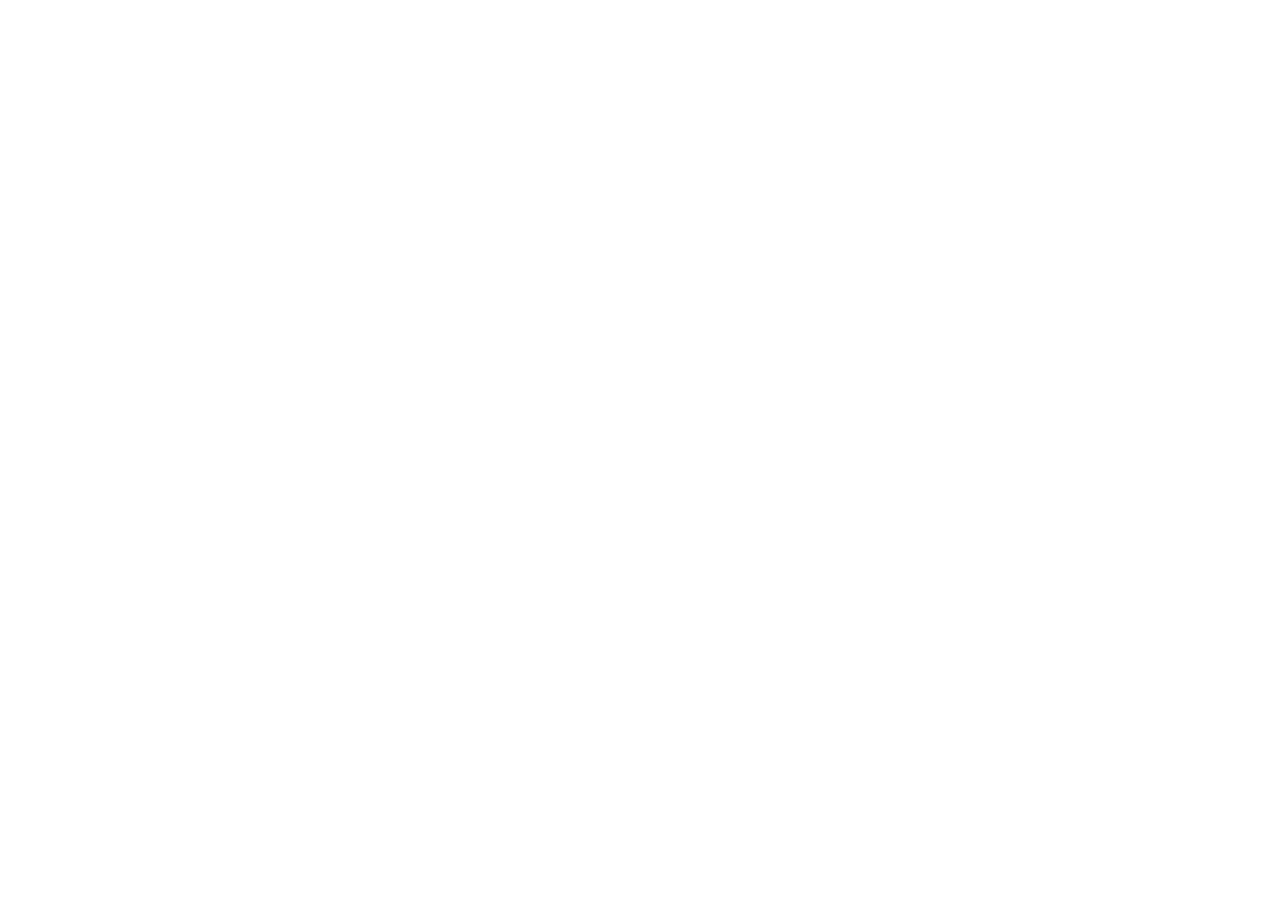
==== projecten.html @ 30816a1e "Update 6" ====
<!DOCTYPE html>
<html lang="en">
<head>
    <meta charset="UTF-8">
    <meta name="viewport" content="width=device-width, initial-scale=1.0">
    <title>Document</title>
</head>
<body>
    
</body>
</html>
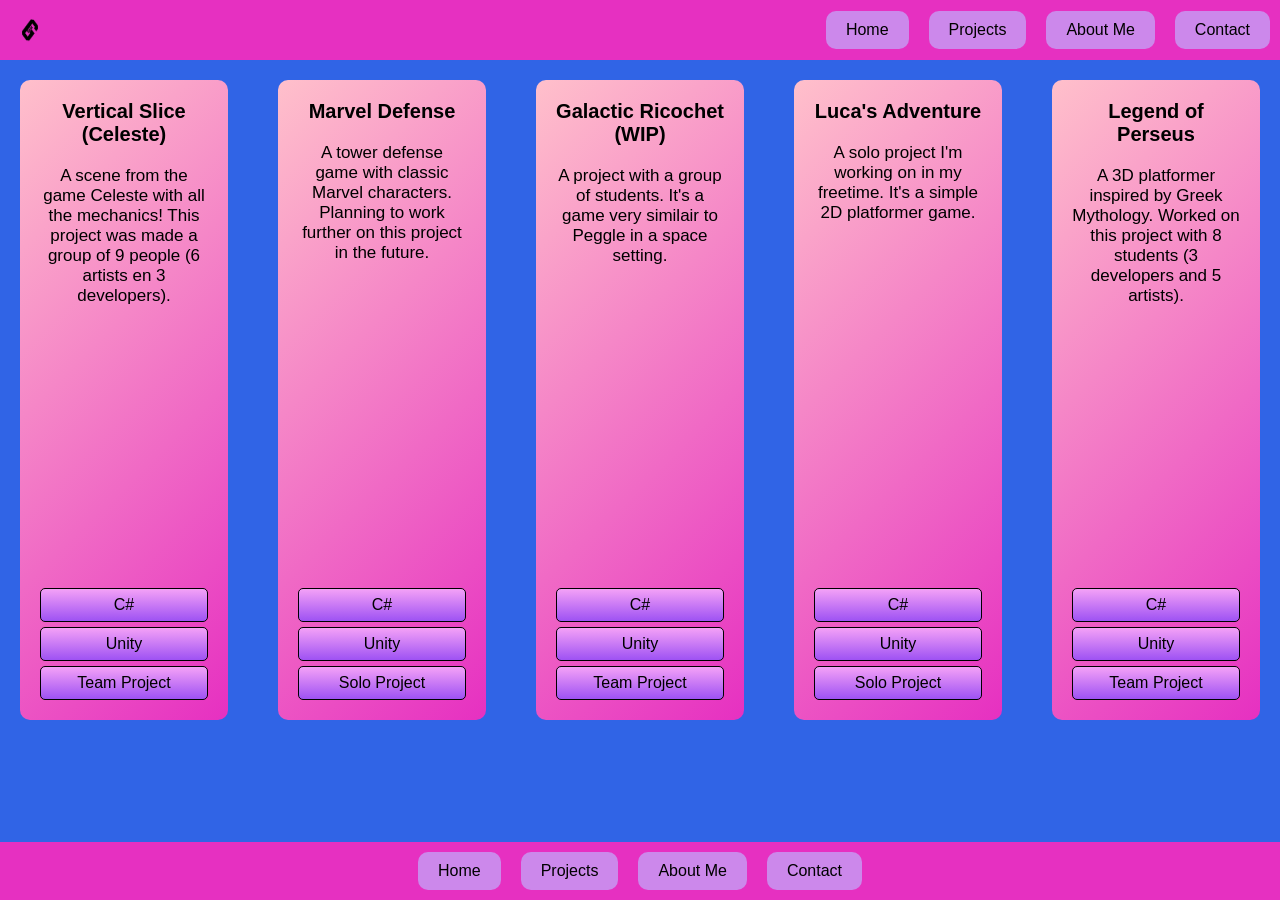
==== commit e526d344: "Update 7" ====
--- a/projecten.html
+++ b/projecten.html
@@ -3,9 +3,84 @@
 <head>
     <meta charset="UTF-8">
     <meta name="viewport" content="width=device-width, initial-scale=1.0">
-    <title>Document</title>
+    <title>Projecten</title>
+    <link rel="stylesheet" href="projecten-style.css">
 </head>
 <body>
-    
+    <nav class="navbar">
+        <img src="LogoNew.png" alt="">
+        <ul class="list">
+        <li class="list-item"><a href="index.html">Home</a></li>
+        <li class="list-item"><a href="projecten.html">Projects</a></li>
+        <li class="list-item"><a href="about-me.html">About Me</a></li>
+        <li class="list-item"><a href="contact.html">Contact</a></li>    
+        </ul>
+    </nav>
+   <main class="cards-container">
+    <div class="project-card">
+        <h2 class="project-card-title">Vertical Slice (Celeste)</h2>
+        <img class="card-img" src="https://encrypted-tbn0.gstatic.com/images?q=tbn:ANd9GcQR1QbExcHo0BgjYCZQY7x1RdfpFva-lgW98A&s" alt="">
+        <p class="project-card-text">A scene from the game Celeste with all the mechanics! This project was made a group of 9 people (6 artists en 3 developers).</p>
+        <ul class="card-list">
+            <li class="card-list-item">C#</li>
+            <li class="card-list-item">Unity</li>
+            <li class="card-list-item">Team Project</li>
+        </ul>
+    </div>
+
+    <div class="project-card">
+        <h2 class="project-card-title">Marvel Defense</h2>
+        <img class="card-img" src="https://i.pinimg.com/736x/9b/90/36/9b9036d2f890c6912cfd2fa78180d76a.jpg" alt="">
+        <p class="project-card-text">A tower defense game with classic Marvel characters. Planning to work further on this project in the future.</p>
+        <ul class="card-list">
+            <li class="card-list-item">C#</li>
+            <li class="card-list-item">Unity</li>
+            <li class="card-list-item">Solo Project</li>
+        </ul>
+    </div>
+
+    <div class="project-card">
+        <h2 class="project-card-title">Galactic Ricochet (WIP)</h2>
+        <img class="card-img" src="https://i.pinimg.com/736x/2c/a4/e5/2ca4e5f2d831ad467a5301907b21b04a.jpg" alt="">
+        <p class="project-card-text">A project with a group of students. It's a game very similair to Peggle in a space setting.</p>
+        <ul class="card-list">
+            <li class="card-list-item">C#</li>
+            <li class="card-list-item">Unity</li>
+            <li class="card-list-item">Team Project</li>
+        </ul>
+    </div>
+
+    <div class="project-card">
+        <h2 class="project-card-title">Luca's Adventure</h2>
+        <img class="card-img" src="https://i.pinimg.com/736x/10/bb/89/10bb8944745bb659aeb3a4a7533ec5ab.jpg" alt="">
+        <p class="project-card-text">A solo project I'm working on in my freetime. It's a simple 2D platformer game.</p>
+        <ul class="card-list">
+            <li class="card-list-item">C#</li>
+            <li class="card-list-item">Unity</li>
+            <li class="card-list-item">Solo Project</li>
+        </ul>
+    </div>
+
+    <div class="project-card">
+        <h2 class="project-card-title">Legend of Perseus</h2>
+        <img class="card-img" src="https://i.pinimg.com/736x/2a/0d/9d/2a0d9df0e283ab447ad09d6673b4dc5a.jpg" alt="">
+        <p class="project-card-text">A 3D platformer inspired by Greek Mythology. Worked on this project with 8 students (3 developers and 5 artists).</p>
+        <ul class="card-list">
+            <li class="card-list-item">C#</li>
+            <li class="card-list-item">Unity</li>
+            <li class="card-list-item">Team Project</li>
+        </ul>
+    </div>
+
+    </main>
+
+    <footer class="footer">
+        <ul class="footer-list">
+            <li class="footer-item"><a href="index.html">Home</a></li>
+            <li class="footer-item"><a href="projecten.html">Projects</a></li>
+            <li class="footer-item"><a href="about-me.html">About Me</a></li>
+            <li class="footer-item"><a href="contact.html">Contact</a></li>
+        </ul>
+    </footer>
 </body>
 </html>
--- a/projecten-style.css
+++ b/projecten-style.css
@@ -0,0 +1,139 @@
+* {
+            margin: 0;
+            padding: 0;
+            
+        }
+
+        html, body {
+            height: 100%;
+        }
+
+        body {
+            background-color: #3064E6;
+            font-family: Arial, sans-serif;
+            display: flex;
+            flex-direction: column;
+        }
+
+        main {
+            flex: 1;
+        }
+
+        /* NAVBAR */
+        nav {
+            display: flex;
+            justify-content: flex-end;
+            align-items: center;
+            background-color: #E630C1;
+            padding: 10px;
+        }
+
+        nav img {
+            width: 40px;
+            height: 40px;
+            margin-right: auto;
+        }
+
+        .list {
+            display: flex;
+            list-style: none;
+            gap: 20px;
+        }
+
+        /* BUTTONS (NAV + FOOTER) */
+        .list a,
+        .footer-list a {
+            display: block;
+            padding: 10px 20px;
+            background-color: #CC88EB;
+            border-radius: 10px;
+            text-decoration: none;
+            color: black;
+            transition: 0.3s ease;
+        }
+
+        .list a:hover,
+        .footer-list a:hover {
+            transform: scale(1.2);
+            background-color: #b46be0;
+        }
+
+        /* FOOTER */
+        .footer {
+            display: flex;
+            justify-content: center;
+            align-items: center;
+            background-color: #E630C1;
+            padding: 10px;
+            margin-top: 40px;
+        }
+
+        .footer-list {
+            display: flex;
+            list-style: none;
+            gap: 20px;
+        }
+
+        /* CARDS (unchanged but cleaner) */
+        .cards-container {
+            display: flex;
+            gap: 50px;
+            padding: 20px;
+        }
+
+        .project-card {
+            width: 300px;
+            height: 600px;
+            background: linear-gradient(135deg, pink, #E630C1);
+            padding: 20px;
+            border-radius: 10px;
+            display: flex;
+            flex-direction: column;
+        }
+
+        .project-card-title {
+            font-size: 20px;
+            text-align: center;
+            margin-bottom: 10px;
+        }
+
+        .card-img {
+            width: 100%;
+            border-radius: 10px;
+            filter: grayscale(100%);
+            transition: 0.35s;
+        }
+
+        .card-img:hover {
+            transform: scale(1.05);
+            filter: grayscale(0%);
+        }
+
+        .project-card-text {
+            font-size: 17px;
+            text-align: center;
+            margin: 10px 0;
+        }
+
+        .card-list {
+            list-style: none;
+            margin-top: auto;
+            display: flex;
+            flex-direction: column;
+            gap: 5px;
+        }
+
+        .card-list-item {
+            background: linear-gradient(180deg, #f4a1f7, #9e52f3);
+            padding: 7px;
+            border-radius: 5px;
+            border: 1.8px solid black;
+            text-align: center;
+            transition: all 0.4s ease;
+        }
+
+        .card-list-item:hover {
+            color: white;
+            background: black;
+            cursor: default;
+        }
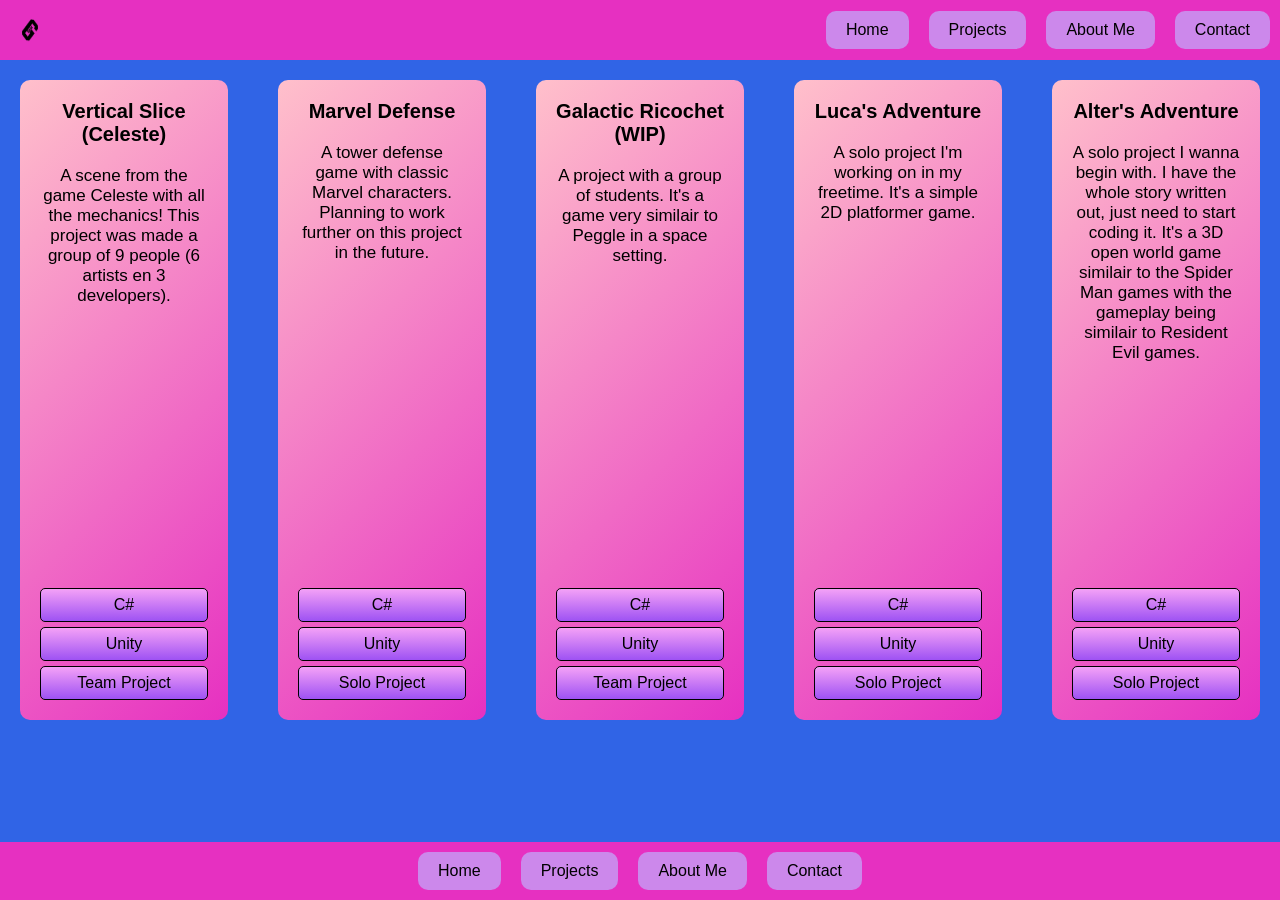
==== commit a8ff06a0: "Update 8" ====
--- a/projecten.html
+++ b/projecten.html
@@ -62,13 +62,13 @@
     </div>
 
     <div class="project-card">
-        <h2 class="project-card-title">Legend of Perseus</h2>
+        <h2 class="project-card-title">Alter's Adventure</h2>
         <img class="card-img" src="https://i.pinimg.com/736x/2a/0d/9d/2a0d9df0e283ab447ad09d6673b4dc5a.jpg" alt="">
-        <p class="project-card-text">A 3D platformer inspired by Greek Mythology. Worked on this project with 8 students (3 developers and 5 artists).</p>
+        <p class="project-card-text">A solo project I wanna begin with. I have the whole story written out, just need to start coding it. It's a 3D open world game similair to the Spider Man games with the gameplay being similair to Resident Evil games. </p>
         <ul class="card-list">
             <li class="card-list-item">C#</li>
             <li class="card-list-item">Unity</li>
-            <li class="card-list-item">Team Project</li>
+            <li class="card-list-item">Solo Project</li>
         </ul>
     </div>
 
--- a/projecten-style.css
+++ b/projecten-style.css
@@ -19,7 +19,7 @@
             flex: 1;
         }
 
-        /* NAVBAR */
+        
         nav {
             display: flex;
             justify-content: flex-end;
@@ -40,7 +40,7 @@
             gap: 20px;
         }
 
-        /* BUTTONS (NAV + FOOTER) */
+        
         .list a,
         .footer-list a {
             display: block;
@@ -58,7 +58,7 @@
             background-color: #b46be0;
         }
 
-        /* FOOTER */
+        
         .footer {
             display: flex;
             justify-content: center;
@@ -74,7 +74,7 @@
             gap: 20px;
         }
 
-        /* CARDS (unchanged but cleaner) */
+        
         .cards-container {
             display: flex;
             gap: 50px;
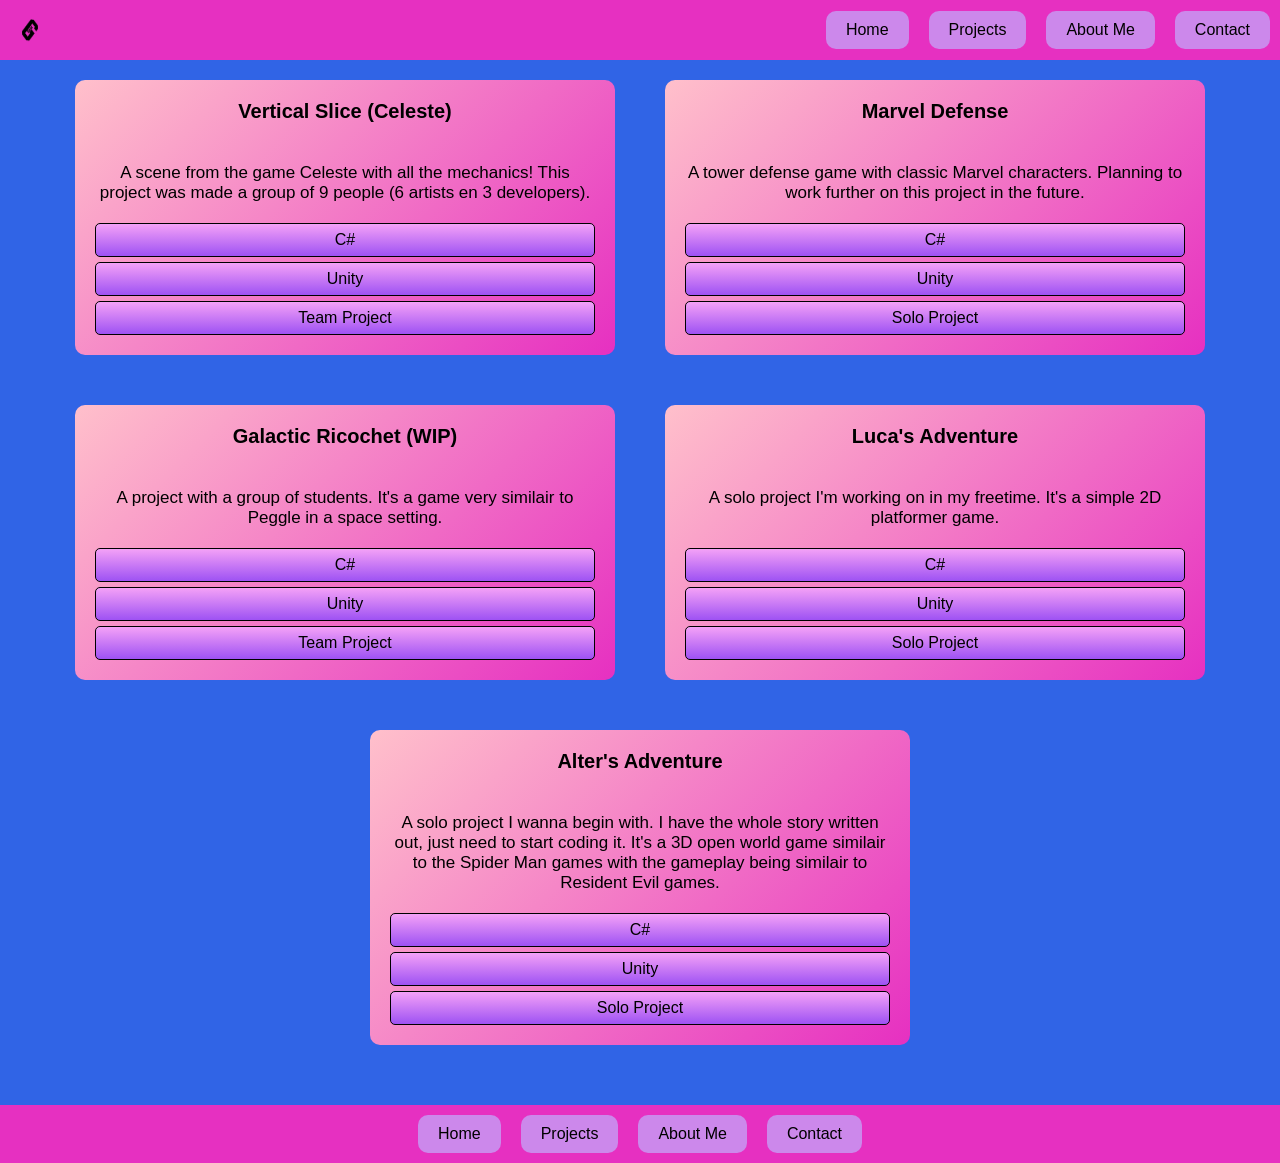
==== commit 8711b1cb: "Update11" ====
--- a/projecten.html
+++ b/projecten.html
@@ -61,7 +61,7 @@
         </ul>
     </div>
 
-    <div class="project-card">
+    <div class="project-card" id="alter-card">
         <h2 class="project-card-title">Alter's Adventure</h2>
         <img class="card-img" src="https://i.pinimg.com/736x/2a/0d/9d/2a0d9df0e283ab447ad09d6673b4dc5a.jpg" alt="">
         <p class="project-card-text">A solo project I wanna begin with. I have the whole story written out, just need to start coding it. It's a 3D open world game similair to the Spider Man games with the gameplay being similair to Resident Evil games. </p>
@@ -82,5 +82,16 @@
             <li class="footer-item"><a href="contact.html">Contact</a></li>
         </ul>
     </footer>
+
+    <script src="scroll-reveal.js"></script>
+
+    <div class="modal" aria-hidden="true">
+        <div class="modal-content">
+            <button class="close-button" type="button" aria-label="Close modal">Close</button>
+            <h2>Alter's Adventure</h2>
+            <img src="https://i.pinimg.com/736x/2a/0d/9d/2a0d9df0e283ab447ad09d6673b4dc5a.jpg" alt="Project Image">
+            <p>Detailed description of the project goes here. It can include information about the development process, challenges faced, and future plans for the project.</p>
+        </div>
+    </div>
 </body>
 </html>
--- a/projecten-style.css
+++ b/projecten-style.css
@@ -79,16 +79,29 @@
             display: flex;
             gap: 50px;
             padding: 20px;
+            flex-wrap: wrap;
+            justify-content: center;
         }
 
         .project-card {
-            width: 300px;
-            height: 600px;
+            width: 500px;
+            height: auto;
             background: linear-gradient(135deg, pink, #E630C1);
             padding: 20px;
             border-radius: 10px;
             display: flex;
             flex-direction: column;
+            flex-shrink: 0;
+        }
+
+        #alter-card {
+            box-shadow: 0 0 0 rgba(0, 0, 0, 0);
+            transition: box-shadow 0.3s ease;
+            cursor: pointer;
+        }
+
+        #alter-card:hover {
+            box-shadow: 0 6px 14px rgba(0, 0, 0, 0.30);
         }
 
         .project-card-title {
@@ -102,6 +115,8 @@
             border-radius: 10px;
             filter: grayscale(100%);
             transition: 0.35s;
+            margin-top: 10px;
+            margin-bottom: 10px;
         }
 
         .card-img:hover {
@@ -112,7 +127,7 @@
         .project-card-text {
             font-size: 17px;
             text-align: center;
-            margin: 10px 0;
+            margin: 10px 0 20px 0;
         }
 
         .card-list {
@@ -136,4 +151,131 @@
             color: white;
             background: black;
             cursor: default;
+        }
+
+        .reveal-on-scroll {
+            opacity: 0;
+            transform: translateY(24px);
+            transition: opacity 0.65s ease, transform 0.65s ease;
+        }
+
+        .reveal-on-scroll.reveal-visible {
+            opacity: 1;
+            transform: translateY(0);
+        }
+
+        @media (prefers-reduced-motion: reduce) {
+            .reveal-on-scroll {
+                opacity: 1;
+                transform: none;
+                transition: none;
+            }
+        }
+
+        .modal {
+            position: fixed;
+            inset: 0;
+            display: none;
+            align-items: center;
+            justify-content: center;
+            padding: 24px;
+            background: rgba(0, 0, 0, 0.45);
+            z-index: 1000;
+        }
+
+        .modal-content {
+            width: 800px;
+            max-width: 90vw;
+            max-height: 85vh;
+            background: linear-gradient(135deg, pink, #E630C1);
+            padding: 20px;
+            border: 3px solid black;
+            border-radius: 12px;
+            overflow-y: auto;
+            display: flex;
+            flex-direction: column;
+            gap: 20px;
+        }
+
+        .modal.is-open {
+            animation: modalBackdropFade 0.25s ease forwards;
+        }
+
+        .modal.is-open .modal-content {
+            animation: modalContentIn 0.3s ease forwards;
+        }
+
+        .modal.is-closing {
+            animation: modalBackdropFadeOut 0.2s ease forwards;
+            pointer-events: none;
+        }
+
+        .modal.is-closing .modal-content {
+            animation: modalContentOut 0.2s ease forwards;
+        }
+
+        .modal-content h2 {
+            margin-top: 10px;
+        }
+
+        .modal-content img {
+            width: 100%;
+            height: auto;
+            max-height: none;
+            object-fit: contain;
+            border-radius: 10px;
+        }
+
+        .modal-content p {
+            line-height: 1.6;
+        }
+
+        .close-button {
+            align-self: flex-start;
+            padding: 8px 14px;
+            border: 2px solid black;
+            border-radius: 8px;
+            background-color: #fff;
+            font-weight: bold;
+            cursor: pointer;
+        }
+
+        @keyframes modalBackdropFade {
+            from {
+                opacity: 0;
+            }
+            to {
+                opacity: 1;
+            }
+        }
+
+        @keyframes modalContentIn {
+            from {
+                opacity: 0;
+                transform: translateY(12px) scale(0.98);
+            }
+            to {
+                opacity: 1;
+                transform: translateY(0) scale(1);
+            }
+        }
+
+        @keyframes modalBackdropFadeOut {
+            from {
+                opacity: 1;
+            }
+            to {
+                opacity: 0;
+            }
+        }
+
+        @keyframes modalContentOut {
+            from {
+                opacity: 1;
+                transform: translateY(0) scale(1);
+            }
+            to {
+                opacity: 0;
+                transform: translateY(12px) scale(0.98);
+            }
         }
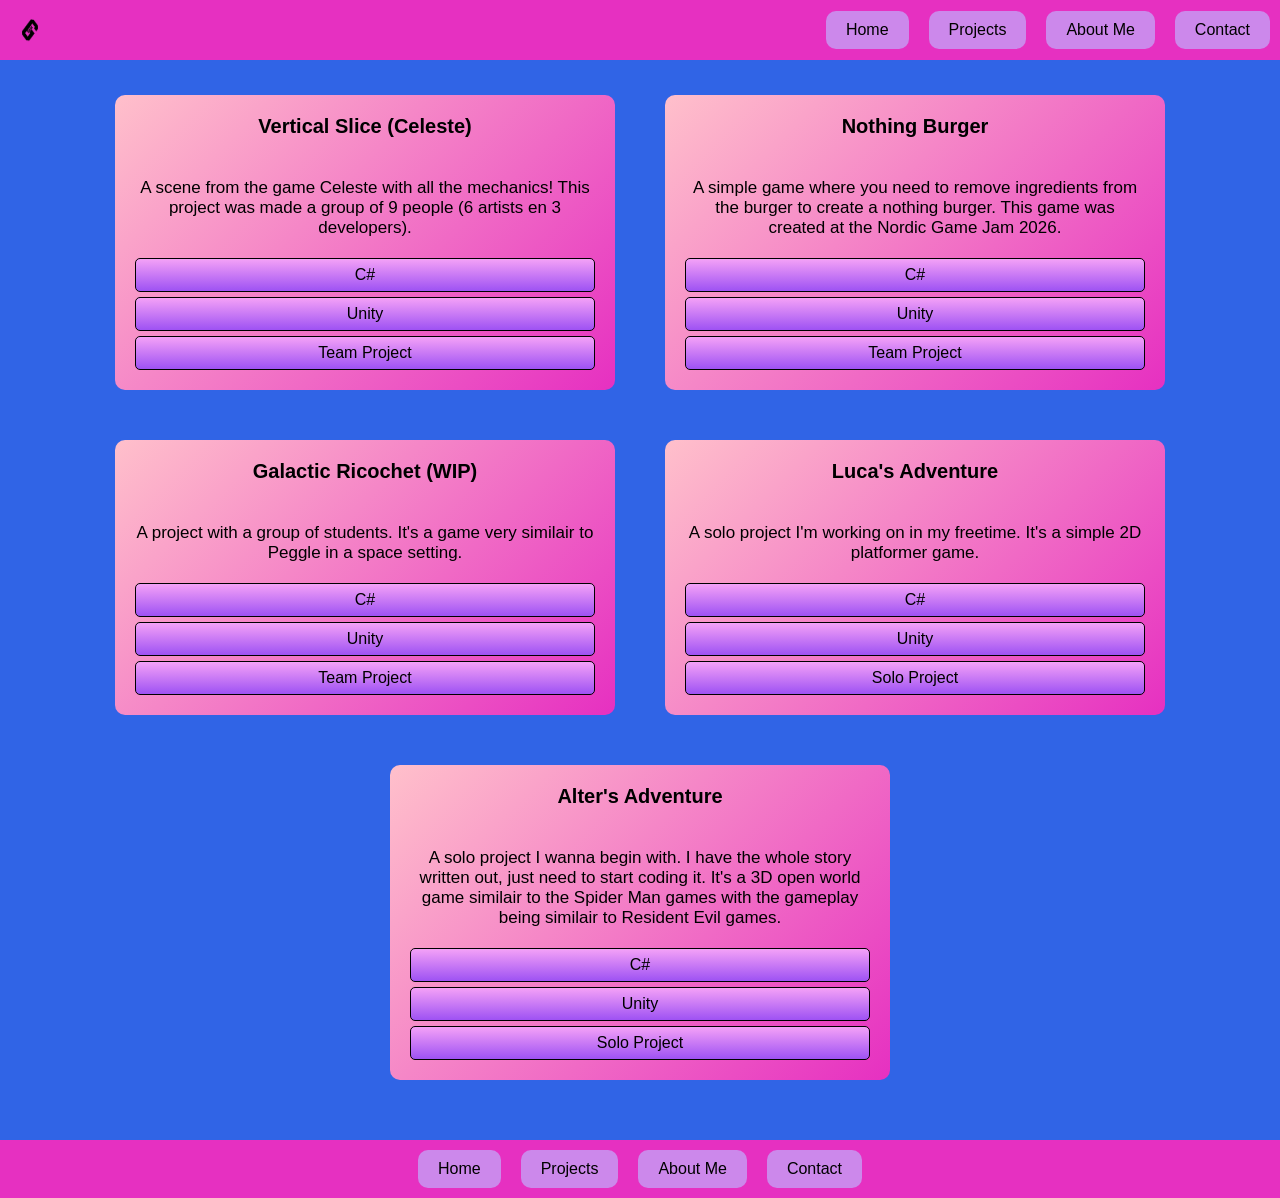
==== commit 6f971362: "Update12" ====
--- a/projecten.html
+++ b/projecten.html
@@ -29,13 +29,13 @@
     </div>
 
     <div class="project-card">
-        <h2 class="project-card-title">Marvel Defense</h2>
+        <h2 class="project-card-title">Nothing Burger</h2>
         <img class="card-img" src="https://i.pinimg.com/736x/9b/90/36/9b9036d2f890c6912cfd2fa78180d76a.jpg" alt="">
-        <p class="project-card-text">A tower defense game with classic Marvel characters. Planning to work further on this project in the future.</p>
+        <p class="project-card-text">A simple game where you need to remove ingredients from the burger to create a nothing burger. This game was created at the Nordic Game Jam 2026.</p>
         <ul class="card-list">
             <li class="card-list-item">C#</li>
             <li class="card-list-item">Unity</li>
-            <li class="card-list-item">Solo Project</li>
+            <li class="card-list-item">Team Project</li>
         </ul>
     </div>
 
@@ -91,6 +91,7 @@
             <h2>Alter's Adventure</h2>
             <img src="https://i.pinimg.com/736x/2a/0d/9d/2a0d9df0e283ab447ad09d6673b4dc5a.jpg" alt="Project Image">
             <p>Detailed description of the project goes here. It can include information about the development process, challenges faced, and future plans for the project.</p>
+            <p class="modal-doc-link">Story doc: <a href="https://docs.google.com/document/d/10Yd9T3oDVwZG4KmzhGMsziznCVCcIR7WqlugSruS9QY/edit?usp=sharing" target="_blank" rel="noopener noreferrer">Open document</a></p>
         </div>
     </div>
 </body>
--- a/projecten-style.css
+++ b/projecten-style.css
@@ -79,12 +79,13 @@
             display: flex;
             gap: 50px;
             padding: 20px;
+            margin-top: 15px;
             flex-wrap: wrap;
             justify-content: center;
         }
 
         .project-card {
-            width: 500px;
+            width: 460px;
             height: auto;
             background: linear-gradient(135deg, pink, #E630C1);
             padding: 20px;
@@ -227,7 +228,17 @@
         }
 
         .modal-content p {
-            line-height: 1.6;
+            line-height: 1.35;
+        }
+
+        .modal-doc-link {
+            margin-top: 10px;
+            font-weight: 600;
+        }
+
+        .modal-doc-link a {
+            color: inherit;
+            text-decoration: underline;
         }
 
         .close-button {
